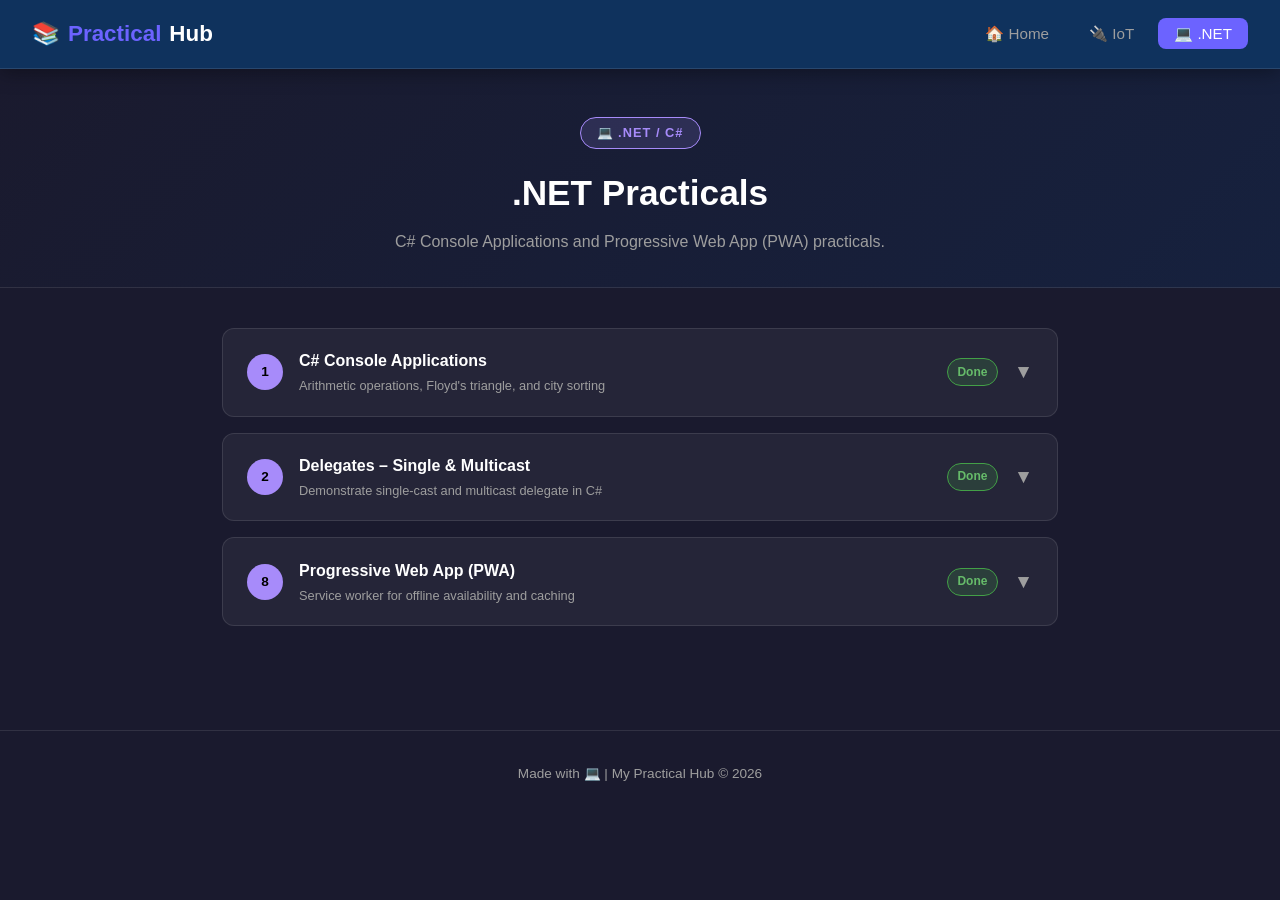
==== dotnet.html @ f7771ccd "Add .NET/C# practicals - arithmetic, Floyd's triangle, delegates, PWA" ====
<!DOCTYPE html>
<html lang="en">
<head>
  <meta charset="UTF-8"/>
  <meta name="viewport" content="width=device-width, initial-scale=1.0"/>
  <title>.NET / C# Practicals</title>
  <link rel="stylesheet" href="css/style.css"/>
</head>
<body class="dotnet-page">

  <!-- NAVBAR -->
  <nav class="navbar">
    <div class="brand">📚 <span>Practical</span>Hub</div>
    <ul class="nav-links">
      <li><a href="index.html">🏠 Home</a></li>
      <li><a href="iot.html">🔌 IoT</a></li>
      <li><a href="dotnet.html" class="active">💻 .NET</a></li>
    </ul>
  </nav>

  <!-- PAGE HEADER -->
  <div class="page-header">
    <span class="subject-tag dotnet-tag">💻 .NET / C#</span>
    <h1>.NET Practicals</h1>
    <p>C# Console Applications and Progressive Web App (PWA) practicals.</p>
  </div>

  <!-- PRACTICALS -->
  <div class="practicals-container">

    <!-- ==================== Practical 1 ==================== -->
    <div class="practical-item">
      <div class="practical-header">
        <div class="practical-num">1</div>
        <div class="practical-title">
          C# Console Applications
          <small>Arithmetic operations, Floyd's triangle, and city sorting</small>
        </div>
        <span class="status done">Done</span>
        <span class="expand-icon">▼</span>
      </div>
      <div class="practical-body">

        <h4>Aim</h4>
        <ul class="aim-list">
          <li>A] Create a Console Application to perform Arithmetic in C#</li>
          <li>B] Create a Console Application to create Floyd's Triangle</li>
          <li>C] Write C# code to arrange the name of cities in sorted order</li>
        </ul>

        <!-- Part A -->
        <h4>A] Arithmetic Operations</h4>
        <div class="code-block">
          <div class="code-block-header">
            <span>ConsoleApp3/Program.cs</span>
            <div class="header-actions">
              <a class="raw-link" href="practicals/dotnet/1a.txt" target="_blank">🔗 Raw</a>
              <button class="copy-btn" data-src="practicals/dotnet/1a.txt">Copy</button>
            </div>
          </div>
          <pre class="fetch-code" data-src="practicals/dotnet/1a.txt">Loading...</pre>
        </div>
        <h4>Output</h4>
        <div class="output-text">
<code>Enter the first number:
35
Enter the second number:
10
Addition      = 45
Subtraction   = 25
Multiplication = 350
Division      = 3
Modulus       = 5</code>
        </div>

        <!-- Part B -->
        <h4>B] Floyd's Triangle</h4>
        <div class="code-block">
          <div class="code-block-header">
            <span>ConsoleApp4/Program.cs</span>
            <div class="header-actions">
              <a class="raw-link" href="practicals/dotnet/1b.txt" target="_blank">🔗 Raw</a>
              <button class="copy-btn" data-src="practicals/dotnet/1b.txt">Copy</button>
            </div>
          </div>
          <pre class="fetch-code" data-src="practicals/dotnet/1b.txt">Loading...</pre>
        </div>
        <h4>Output</h4>
        <div class="output-text">
<code>1
2 3
4 5 6
7 8 9 10
11 12 13 14 15</code>
        </div>

        <!-- Part C -->
        <h4>C] Sort Cities</h4>
        <div class="code-block">
          <div class="code-block-header">
            <span>ConsoleApp5/Program.cs</span>
            <div class="header-actions">
              <a class="raw-link" href="practicals/dotnet/1c.txt" target="_blank">🔗 Raw</a>
              <button class="copy-btn" data-src="practicals/dotnet/1c.txt">Copy</button>
            </div>
          </div>
          <pre class="fetch-code" data-src="practicals/dotnet/1c.txt">Loading...</pre>
        </div>
        <h4>Output</h4>
        <p>Enter 10 city names. After input, the cities are printed in alphabetical (sorted) order.</p>

      </div>
    </div>

    <!-- ==================== Practical 2 ==================== -->
    <div class="practical-item">
      <div class="practical-header">
        <div class="practical-num">2</div>
        <div class="practical-title">
          Delegates – Single &amp; Multicast
          <small>Demonstrate single-cast and multicast delegate in C#</small>
        </div>
        <span class="status done">Done</span>
        <span class="expand-icon">▼</span>
      </div>
      <div class="practical-body">

        <h4>Aim</h4>
        <p>Demonstrate the use of Delegates in C# — both Single-Cast (one method) and Multicast (multiple methods chained using <code>+=</code>).</p>

        <!-- Single Delegate -->
        <h4>1) Single Delegate</h4>
        <div class="code-block">
          <div class="code-block-header">
            <span>SingleDelegate.cs</span>
            <div class="header-actions">
              <a class="raw-link" href="practicals/dotnet/2_single_delegate.txt" target="_blank">🔗 Raw</a>
              <button class="copy-btn" data-src="practicals/dotnet/2_single_delegate.txt">Copy</button>
            </div>
          </div>
          <pre class="fetch-code" data-src="practicals/dotnet/2_single_delegate.txt">Loading...</pre>
        </div>
        <h4>Output</h4>
        <div class="output-text"><code>Hello! This is Single-Cast Delegate.</code></div>

        <!-- Multicast Delegate -->
        <h4>2) Multicast Delegate</h4>
        <div class="code-block">
          <div class="code-block-header">
            <span>MulticastDelegate.cs</span>
            <div class="header-actions">
              <a class="raw-link" href="practicals/dotnet/2_multicast_delegate.txt" target="_blank">🔗 Raw</a>
              <button class="copy-btn" data-src="practicals/dotnet/2_multicast_delegate.txt">Copy</button>
            </div>
          </div>
          <pre class="fetch-code" data-src="practicals/dotnet/2_multicast_delegate.txt">Loading...</pre>
        </div>
        <h4>Output</h4>
        <div class="output-text">
<code>Welcome to C#
Learning Multicast Delegate
Program Completed</code>
        </div>

      </div>
    </div>

    <!-- ==================== Practical 8 ==================== -->
    <div class="practical-item">
      <div class="practical-header">
        <div class="practical-num">8</div>
        <div class="practical-title">
          Progressive Web App (PWA)
          <small>Service worker for offline availability and caching</small>
        </div>
        <span class="status done">Done</span>
        <span class="expand-icon">▼</span>
      </div>
      <div class="practical-body">

        <h4>Aim</h4>
        <p>Create a PWA application to demonstrate website functionality with a Service Worker for offline availability and caching.</p>

        <!-- index.html -->
        <h4>index.html</h4>
        <div class="code-block">
          <div class="code-block-header">
            <span>index.html</span>
            <div class="header-actions">
              <a class="raw-link" href="practicals/dotnet/8_index.txt" target="_blank">🔗 Raw</a>
              <button class="copy-btn" data-src="practicals/dotnet/8_index.txt">Copy</button>
            </div>
          </div>
          <pre class="fetch-code" data-src="practicals/dotnet/8_index.txt">Loading...</pre>
        </div>

        <!-- about.html -->
        <h4>about.html</h4>
        <div class="code-block">
          <div class="code-block-header">
            <span>about.html</span>
            <div class="header-actions">
              <a class="raw-link" href="practicals/dotnet/8_about.txt" target="_blank">🔗 Raw</a>
              <button class="copy-btn" data-src="practicals/dotnet/8_about.txt">Copy</button>
            </div>
          </div>
          <pre class="fetch-code" data-src="practicals/dotnet/8_about.txt">Loading...</pre>
        </div>

        <!-- manifest.json -->
        <h4>manifest.json</h4>
        <div class="code-block">
          <div class="code-block-header">
            <span>manifest.json</span>
            <div class="header-actions">
              <a class="raw-link" href="practicals/dotnet/8_manifest.txt" target="_blank">🔗 Raw</a>
              <button class="copy-btn" data-src="practicals/dotnet/8_manifest.txt">Copy</button>
            </div>
          </div>
          <pre class="fetch-code" data-src="practicals/dotnet/8_manifest.txt">Loading...</pre>
        </div>

        <!-- service-worker.js -->
        <h4>service-worker.js</h4>
        <div class="code-block">
          <div class="code-block-header">
            <span>service-worker.js</span>
            <div class="header-actions">
              <a class="raw-link" href="practicals/dotnet/8_service_worker.txt" target="_blank">🔗 Raw</a>
              <button class="copy-btn" data-src="practicals/dotnet/8_service_worker.txt">Copy</button>
            </div>
          </div>
          <pre class="fetch-code" data-src="practicals/dotnet/8_service_worker.txt">Loading...</pre>
        </div>

        <h4>Output</h4>
        <p>The PWA loads in the browser with a Home and About page. Once visited, the Service Worker caches both pages so they are available <strong>offline</strong> without an internet connection.</p>

      </div>
    </div>

  </div><!-- end practicals-container -->

  <footer>
    <p>Made with 💻 | My Practical Hub &copy; 2026</p>
  </footer>

  <script src="js/main.js"></script>
  <script src="js/fetch-code.js"></script>
</body>
</html>
---- css/style.css ----
/* ===== RESET & BASE ===== */
* {
  margin: 0;
  padding: 0;
  box-sizing: border-box;
}

:root {
  --primary: #6c63ff;
  --secondary: #f50057;
  --ej-color: #f9a825;
  --android-color: #43a047;
  --ai-color: #29b6f6;
  --iot-color: #ff7043;
  --dark: #1a1a2e;
  --dark2: #16213e;
  --dark3: #0f3460;
  --text: #e0e0e0;
  --text-muted: #9e9e9e;
  --card-bg: rgba(255, 255, 255, 0.05);
  --card-border: rgba(255, 255, 255, 0.1);
  --radius: 12px;
  --shadow: 0 8px 32px rgba(0, 0, 0, 0.3);
}

body {
  font-family: 'Segoe UI', Tahoma, Geneva, Verdana, sans-serif;
  background: var(--dark);
  color: var(--text);
  min-height: 100vh;
  line-height: 1.6;
}

a {
  text-decoration: none;
  color: inherit;
}

/* ===== NAVBAR ===== */
.navbar {
  background: rgba(15, 52, 96, 0.95);
  backdrop-filter: blur(10px);
  padding: 1rem 2rem;
  display: flex;
  align-items: center;
  justify-content: space-between;
  position: sticky;
  top: 0;
  z-index: 100;
  border-bottom: 1px solid var(--card-border);
  box-shadow: 0 2px 20px rgba(0,0,0,0.4);
}

.navbar .brand {
  font-size: 1.4rem;
  font-weight: 700;
  color: #fff;
  display: flex;
  align-items: center;
  gap: 0.5rem;
}

.navbar .brand span {
  color: var(--primary);
}

.nav-links {
  display: flex;
  gap: 0.5rem;
  list-style: none;
}

.nav-links a {
  padding: 0.45rem 1rem;
  border-radius: 8px;
  font-size: 0.95rem;
  font-weight: 500;
  transition: background 0.2s, color 0.2s;
  color: var(--text-muted);
}

.nav-links a:hover,
.nav-links a.active {
  background: var(--primary);
  color: #fff;
}

/* ===== HERO ===== */
.hero {
  text-align: center;
  padding: 5rem 2rem 3rem;
  background: linear-gradient(135deg, var(--dark) 0%, var(--dark3) 100%);
  position: relative;
  overflow: hidden;
}

.hero::before {
  content: '';
  position: absolute;
  width: 500px;
  height: 500px;
  border-radius: 50%;
  background: radial-gradient(circle, rgba(108,99,255,0.15) 0%, transparent 70%);
  top: -100px;
  left: -100px;
  pointer-events: none;
}

.hero::after {
  content: '';
  position: absolute;
  width: 400px;
  height: 400px;
  border-radius: 50%;
  background: radial-gradient(circle, rgba(245,0,87,0.1) 0%, transparent 70%);
  bottom: -80px;
  right: -80px;
  pointer-events: none;
}

.hero h1 {
  font-size: 2.8rem;
  font-weight: 800;
  margin-bottom: 1rem;
  background: linear-gradient(135deg, #fff 30%, var(--primary));
  -webkit-background-clip: text;
  -webkit-text-fill-color: transparent;
  background-clip: text;
}

.hero p {
  font-size: 1.1rem;
  color: var(--text-muted);
  max-width: 500px;
  margin: 0 auto 2rem;
}

.badge {
  display: inline-block;
  background: rgba(108, 99, 255, 0.2);
  border: 1px solid var(--primary);
  color: var(--primary);
  padding: 0.3rem 1rem;
  border-radius: 50px;
  font-size: 0.85rem;
  font-weight: 600;
  margin-bottom: 1.5rem;
  letter-spacing: 0.05em;
}

/* ===== SUBJECT CARDS (Home) ===== */
.subjects-section {
  padding: 3rem 2rem;
  max-width: 1100px;
  margin: 0 auto;
}

.section-title {
  font-size: 1.5rem;
  font-weight: 700;
  margin-bottom: 2rem;
  color: #fff;
  display: flex;
  align-items: center;
  gap: 0.7rem;
}

.section-title::after {
  content: '';
  flex: 1;
  height: 1px;
  background: var(--card-border);
}

.subject-grid {
  display: grid;
  grid-template-columns: repeat(auto-fit, minmax(300px, 1fr));
  gap: 1.5rem;
}

.subject-card {
  background: var(--card-bg);
  border: 1px solid var(--card-border);
  border-radius: var(--radius);
  padding: 2rem;
  cursor: pointer;
  transition: transform 0.25s, box-shadow 0.25s, border-color 0.25s;
  position: relative;
  overflow: hidden;
}

.subject-card::before {
  content: '';
  position: absolute;
  top: 0;
  left: 0;
  right: 0;
  height: 3px;
  border-radius: var(--radius) var(--radius) 0 0;
}

.subject-card.ej::before      { background: var(--ej-color); }
.subject-card.android::before { background: var(--android-color); }
.subject-card.ai::before      { background: var(--ai-color); }
.subject-card.iot::before     { background: var(--iot-color); }

.subject-card:hover {
  transform: translateY(-6px);
  box-shadow: var(--shadow);
}

.subject-card.ej:hover      { border-color: var(--ej-color); }
.subject-card.android:hover { border-color: var(--android-color); }
.subject-card.ai:hover      { border-color: var(--ai-color); }
.subject-card.iot:hover     { border-color: var(--iot-color); }

.card-icon {
  font-size: 2.5rem;
  margin-bottom: 1rem;
}

.subject-card h2 {
  font-size: 1.4rem;
  font-weight: 700;
  margin-bottom: 0.5rem;
  color: #fff;
}

.subject-card p {
  font-size: 0.95rem;
  color: var(--text-muted);
  margin-bottom: 1.5rem;
}

.card-meta {
  display: flex;
  gap: 1rem;
  flex-wrap: wrap;
}

.meta-pill {
  background: rgba(255,255,255,0.07);
  border: 1px solid var(--card-border);
  border-radius: 50px;
  padding: 0.25rem 0.75rem;
  font-size: 0.8rem;
  color: var(--text-muted);
}

.card-btn {
  display: inline-flex;
  align-items: center;
  gap: 0.4rem;
  margin-top: 1.5rem;
  padding: 0.6rem 1.4rem;
  border-radius: 8px;
  font-size: 0.9rem;
  font-weight: 600;
  transition: opacity 0.2s, transform 0.2s;
  border: none;
  cursor: pointer;
  color: #fff;
}

.card-btn:hover { opacity: 0.85; transform: translateX(3px); }
.ej .card-btn      { background: var(--ej-color); color: #000; }
.android .card-btn { background: var(--android-color); }
.ai .card-btn      { background: var(--ai-color); color: #000; }
.iot .card-btn     { background: var(--iot-color); color: #fff; }

/* ===== PRACTICAL PAGE HEADER ===== */
.page-header {
  padding: 3rem 2rem 2rem;
  text-align: center;
  background: linear-gradient(135deg, var(--dark) 0%, var(--dark2) 100%);
  border-bottom: 1px solid var(--card-border);
}

.page-header .subject-tag {
  display: inline-block;
  padding: 0.3rem 1rem;
  border-radius: 50px;
  font-size: 0.8rem;
  font-weight: 700;
  letter-spacing: 0.08em;
  text-transform: uppercase;
  margin-bottom: 1rem;
}

.ej-tag    { background: rgba(249,168,37,0.2); color: var(--ej-color); border: 1px solid var(--ej-color); }
.android-tag { background: rgba(67,160,71,0.2); color: var(--android-color); border: 1px solid var(--android-color); }

.page-header h1 {
  font-size: 2.2rem;
  font-weight: 800;
  color: #fff;
  margin-bottom: 0.5rem;
}

.page-header p {
  color: var(--text-muted);
  max-width: 550px;
  margin: 0 auto;
}

/* ===== PRACTICALS LIST ===== */
.practicals-container {
  max-width: 900px;
  margin: 0 auto;
  padding: 2.5rem 2rem;
}

.practical-item {
  background: var(--card-bg);
  border: 1px solid var(--card-border);
  border-radius: var(--radius);
  margin-bottom: 1rem;
  overflow: hidden;
  transition: border-color 0.2s;
}

.practical-item:hover { border-color: rgba(255,255,255,0.2); }

.practical-header {
  display: flex;
  align-items: center;
  gap: 1rem;
  padding: 1.2rem 1.5rem;
  cursor: pointer;
  user-select: none;
  transition: background 0.2s;
}

.practical-header:hover { background: rgba(255,255,255,0.04); }

.practical-num {
  width: 36px;
  height: 36px;
  border-radius: 50%;
  display: flex;
  align-items: center;
  justify-content: center;
  font-size: 0.85rem;
  font-weight: 700;
  flex-shrink: 0;
  color: #fff;
}

.ej-page   .practical-num { background: var(--ej-color); color: #000; }
.android-page .practical-num { background: var(--android-color); }

.practical-title {
  flex: 1;
  font-size: 1rem;
  font-weight: 600;
  color: #fff;
}

.practical-title small {
  display: block;
  font-size: 0.8rem;
  font-weight: 400;
  color: var(--text-muted);
  margin-top: 0.15rem;
}

.expand-icon {
  color: var(--text-muted);
  font-size: 1.2rem;
  transition: transform 0.3s;
}

.practical-item.open .expand-icon { transform: rotate(180deg); }

.practical-body {
  display: none;
  padding: 0 1.5rem 1.5rem;
  border-top: 1px solid var(--card-border);
}

.practical-item.open .practical-body { display: block; }

.practical-body h4 {
  margin: 1rem 0 0.5rem;
  font-size: 0.9rem;
  text-transform: uppercase;
  letter-spacing: 0.06em;
  color: var(--text-muted);
}

.practical-body p {
  font-size: 0.95rem;
  color: var(--text);
  margin-bottom: 0.8rem;
}

/* ===== CODE BLOCK ===== */
.code-block {
  background: #0d1117;
  border: 1px solid rgba(255,255,255,0.1);
  border-radius: 8px;
  overflow: hidden;
  margin: 0.8rem 0;
  position: relative;
}

.code-block-header {
  background: rgba(255,255,255,0.05);
  padding: 0.5rem 1rem;
  font-size: 0.8rem;
  color: var(--text-muted);
  display: flex;
  justify-content: space-between;
  align-items: center;
  border-bottom: 1px solid rgba(255,255,255,0.07);
}

.copy-btn {
  background: rgba(108,99,255,0.2);
  border: 1px solid var(--primary);
  color: var(--primary);
  padding: 0.2rem 0.6rem;
  border-radius: 5px;
  font-size: 0.75rem;
  cursor: pointer;
  transition: background 0.2s;
}

.copy-btn:hover { background: var(--primary); color: #fff; }
.copy-btn.copied { background: #43a047; border-color: #43a047; color: #fff; }

.code-block pre {
  padding: 1rem;
  overflow-x: auto;
  font-family: 'Courier New', Courier, monospace;
  font-size: 0.88rem;
  line-height: 1.7;
  color: #c9d1d9;
  white-space: pre;
}

/* syntax highlight basics */
.kw  { color: #ff7b72; }
.cm  { color: #8b949e; font-style: italic; }
.st  { color: #a5d6ff; }
.fn  { color: #d2a8ff; }
.num { color: #79c0ff; }
.cl  { color: #ffa657; }

/* ===== STATUS BADGE ===== */
.status {
  display: inline-block;
  padding: 0.2rem 0.6rem;
  border-radius: 50px;
  font-size: 0.75rem;
  font-weight: 600;
}

.status.done    { background: rgba(67,160,71,0.2); color: #66bb6a; border: 1px solid #43a047; }
.status.pending { background: rgba(255,152,0,0.2); color: #ffa726; border: 1px solid #ff9800; }

/* ===== FOOTER ===== */
footer {
  text-align: center;
  padding: 2rem;
  border-top: 1px solid var(--card-border);
  color: var(--text-muted);
  font-size: 0.85rem;
  margin-top: 3rem;
}

/* ===== RESPONSIVE ===== */
@media (max-width: 600px) {
  .hero h1 { font-size: 1.9rem; }
  .navbar  { flex-direction: column; gap: 1rem; }
  .page-header h1 { font-size: 1.6rem; }
}

/* ===== OUTPUT MOCK SCREEN ===== */
.output-box {
  display: flex;
  gap: 1.5rem;
  margin-top: 0.8rem;
  flex-wrap: wrap;
}

.output-col {
  flex: 1;
  min-width: 160px;
}

.output-col strong {
  display: block;
  font-size: 0.8rem;
  text-transform: uppercase;
  letter-spacing: 0.06em;
  color: var(--text-muted);
  margin-bottom: 0.6rem;
}

.screen-mock {
  background: #1e1e2e;
  border: 1px solid rgba(255,255,255,0.12);
  border-radius: 10px;
  padding: 1.2rem 1rem;
  text-align: center;
  min-height: 100px;
  display: flex;
  flex-direction: column;
  align-items: center;
  justify-content: center;
  gap: 0.8rem;
}

.screen-text {
  font-size: 1rem;
  font-weight: 600;
  color: #fff;
}

.screen-btn {
  background: var(--android-color);
  color: #fff;
  border: none;
  border-radius: 6px;
  padding: 0.4rem 1.2rem;
  font-size: 0.9rem;
  cursor: default;
}

/* ===== NOTE BOX ===== */
.note-box {
  background: rgba(249, 168, 37, 0.08);
  border: 1px solid rgba(249, 168, 37, 0.3);
  border-radius: 8px;
  padding: 0.7rem 1rem;
  font-size: 0.88rem;
  color: #ffd54f;
  margin: 0.8rem 0;
}

/* ===== AI PAGE ===== */
.ai-tag {
  background: rgba(41, 182, 246, 0.15);
  color: #29b6f6;
  border: 1px solid #29b6f6;
}

.ai-page .practical-num {
  background: var(--ai-color);
  color: #000;
}

/* ===== OUTPUT TEXT BLOCK ===== */
.output-text {
  background: #0d1117;
  border: 1px solid rgba(255,255,255,0.1);
  border-radius: 8px;
  padding: 0.9rem 1rem;
  font-family: 'Courier New', Courier, monospace;
  font-size: 0.85rem;
  line-height: 1.8;
  color: #c9d1d9;
  margin-top: 0.5rem;
}

/* ===== AIM LIST ===== */
.aim-list {
  list-style: none;
  padding: 0;
  margin: 0.5rem 0 0.8rem;
}

.aim-list li {
  padding: 0.25rem 0 0.25rem 1.2rem;
  position: relative;
  font-size: 0.95rem;
  color: var(--text);
}

.aim-list li::before {
  content: '▸';
  position: absolute;
  left: 0;
  color: var(--ai-color);
}

/* ===== IoT PAGE ===== */
.iot-tag {
  background: rgba(255, 112, 67, 0.15);
  color: #ff7043;
  border: 1px solid #ff7043;
}

.iot-page .practical-num {
  background: var(--iot-color);
  color: #fff;
}

/* ===== RAW LINK BUTTON ===== */
.header-actions {
  display: flex;
  align-items: center;
  gap: 0.5rem;
}

.raw-link {
  background: rgba(255, 112, 67, 0.15);
  border: 1px solid #ff7043;
  color: #ff7043;
  padding: 0.2rem 0.6rem;
  border-radius: 5px;
  font-size: 0.75rem;
  text-decoration: none;
  transition: background 0.2s;
}

.raw-link:hover {
  background: #ff7043;
  color: #fff;
}

/* ===== .NET PAGE ===== */
:root {
  --dotnet-color: #a78bfa;
}

.dotnet-tag {
  background: rgba(167, 139, 250, 0.15);
  color: #a78bfa;
  border: 1px solid #a78bfa;
}

.dotnet-page .practical-num {
  background: var(--dotnet-color);
  color: #000;
}

.subject-card.dotnet::before  { background: var(--dotnet-color); }
.subject-card.dotnet:hover    { border-color: var(--dotnet-color); }
.dotnet .card-btn             { background: var(--dotnet-color); color: #000; }
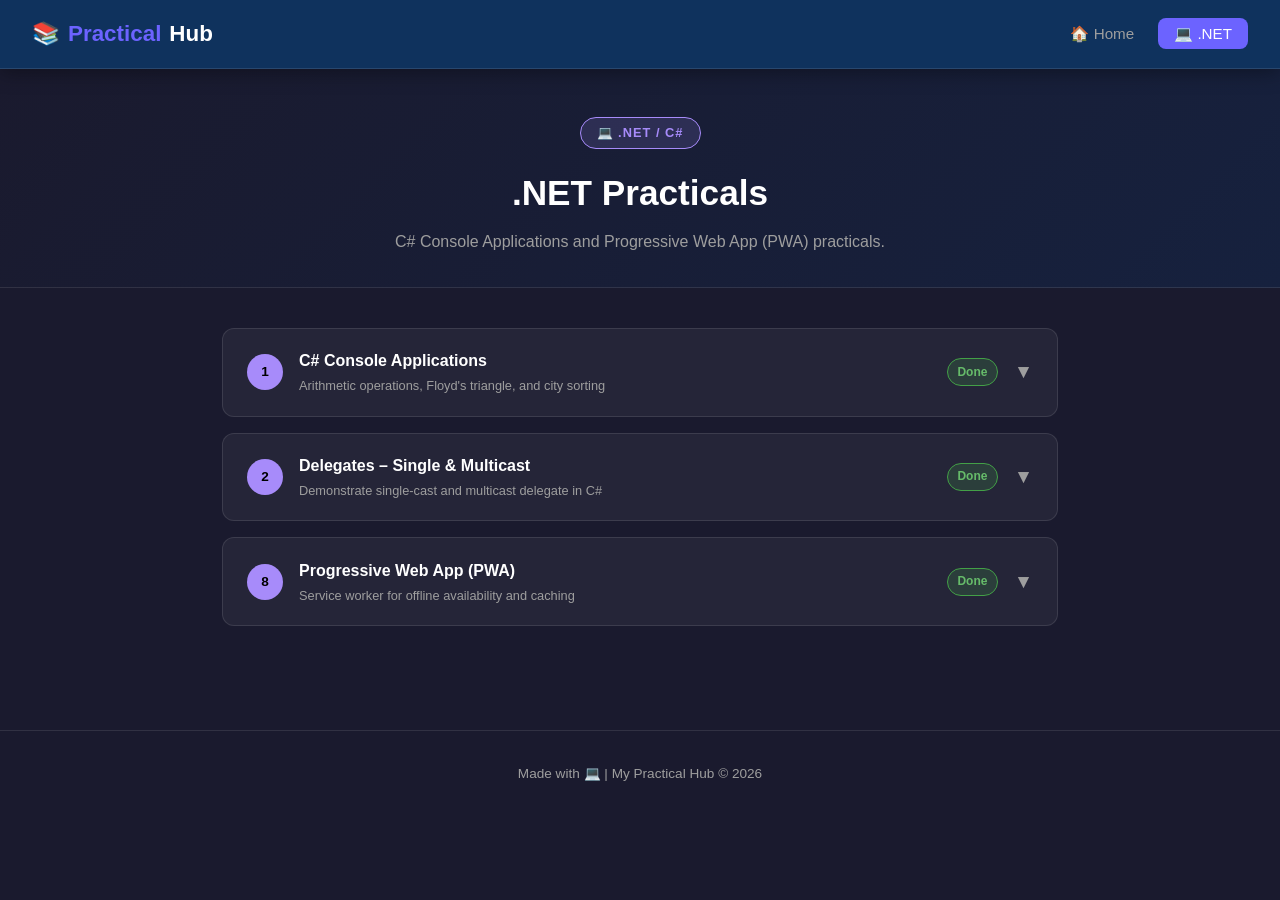
==== commit 23eda89e: "Remove IoT subject, keep only .NET practicals" ====
--- a/dotnet.html
+++ b/dotnet.html
@@ -13,7 +13,6 @@
     <div class="brand">📚 <span>Practical</span>Hub</div>
     <ul class="nav-links">
       <li><a href="index.html">🏠 Home</a></li>
-      <li><a href="iot.html">🔌 IoT</a></li>
       <li><a href="dotnet.html" class="active">💻 .NET</a></li>
     </ul>
   </nav>
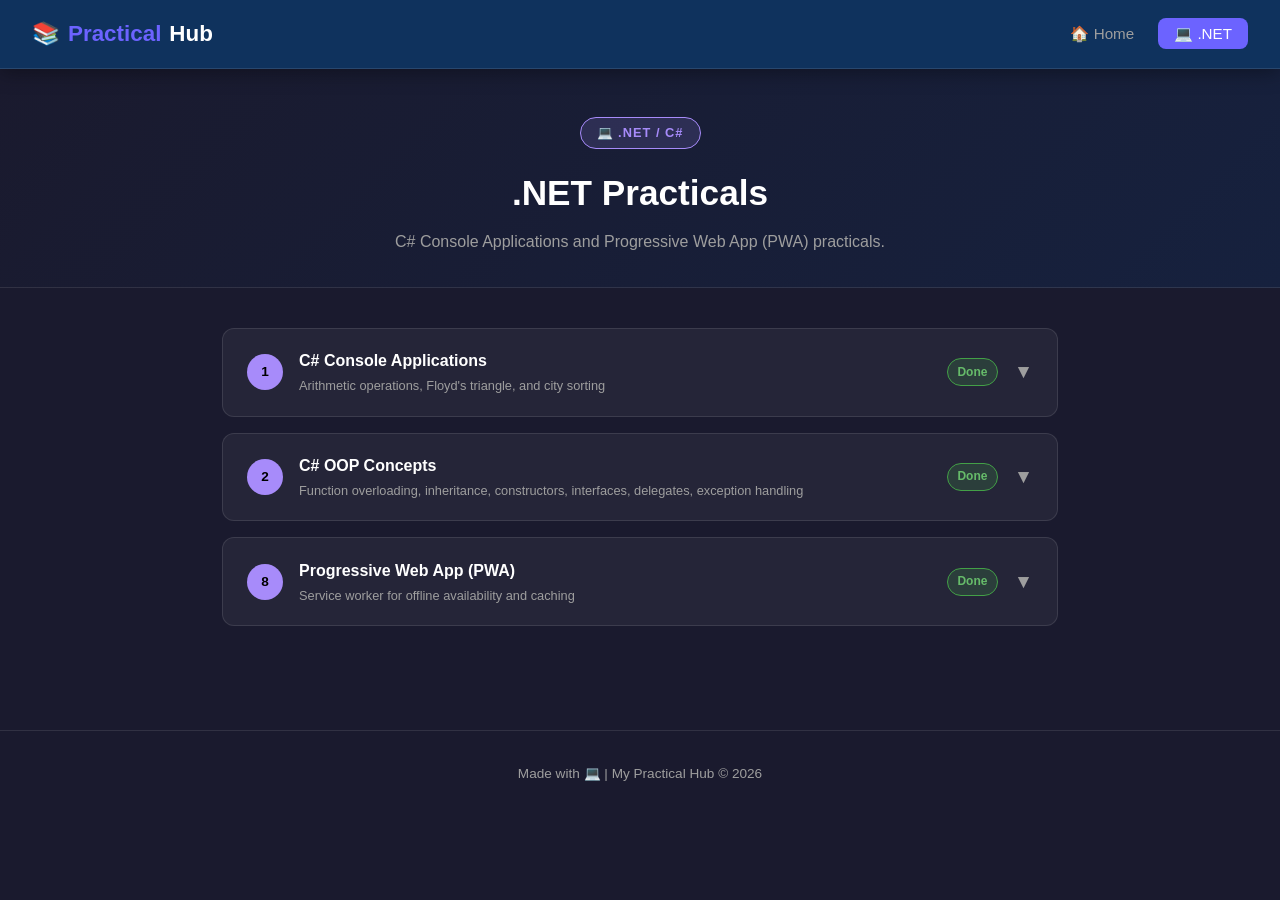
==== commit 9a45f697: "Practical 2: add parts a-f (overloading, inheritance, constructors, interfaces, delegates, exception" ====
--- a/dotnet.html
+++ b/dotnet.html
@@ -47,66 +47,39 @@
           <li>C] Write C# code to arrange the name of cities in sorted order</li>
         </ul>
 
-        <!-- Part A -->
-        <h4>A] Arithmetic Operations</h4>
+        <h4>Code (All Parts)</h4>
         <div class="code-block">
           <div class="code-block-header">
-            <span>ConsoleApp3/Program.cs</span>
+            <span>practical1.txt — Parts A, B &amp; C</span>
             <div class="header-actions">
-              <a class="raw-link" href="practicals/dotnet/1a.txt" target="_blank">🔗 Raw</a>
-              <button class="copy-btn" data-src="practicals/dotnet/1a.txt">Copy</button>
+              <a class="raw-link" href="1.txt" target="_blank">🔗 Raw</a>
+              <button class="copy-btn" data-src="1.txt">Copy All</button>
             </div>
           </div>
-          <pre class="fetch-code" data-src="practicals/dotnet/1a.txt">Loading...</pre>
-        </div>
+          <pre class="fetch-code" data-src="1.txt">Loading...</pre>
+        </div>
+
         <h4>Output</h4>
         <div class="output-text">
-<code>Enter the first number:
-35
-Enter the second number:
-10
-Addition      = 45
-Subtraction   = 25
+<code>// A] Arithmetic
+Enter the first number: 35
+Enter the second number: 10
+Addition       = 45
+Subtraction    = 25
 Multiplication = 350
-Division      = 3
-Modulus       = 5</code>
-        </div>
-
-        <!-- Part B -->
-        <h4>B] Floyd's Triangle</h4>
-        <div class="code-block">
-          <div class="code-block-header">
-            <span>ConsoleApp4/Program.cs</span>
-            <div class="header-actions">
-              <a class="raw-link" href="practicals/dotnet/1b.txt" target="_blank">🔗 Raw</a>
-              <button class="copy-btn" data-src="practicals/dotnet/1b.txt">Copy</button>
-            </div>
-          </div>
-          <pre class="fetch-code" data-src="practicals/dotnet/1b.txt">Loading...</pre>
-        </div>
-        <h4>Output</h4>
-        <div class="output-text">
-<code>1
+Division       = 3
+Modulus        = 5
+
+// B] Floyd's Triangle
+1
 2 3
 4 5 6
 7 8 9 10
-11 12 13 14 15</code>
-        </div>
-
-        <!-- Part C -->
-        <h4>C] Sort Cities</h4>
-        <div class="code-block">
-          <div class="code-block-header">
-            <span>ConsoleApp5/Program.cs</span>
-            <div class="header-actions">
-              <a class="raw-link" href="practicals/dotnet/1c.txt" target="_blank">🔗 Raw</a>
-              <button class="copy-btn" data-src="practicals/dotnet/1c.txt">Copy</button>
-            </div>
-          </div>
-          <pre class="fetch-code" data-src="practicals/dotnet/1c.txt">Loading...</pre>
-        </div>
-        <h4>Output</h4>
-        <p>Enter 10 city names. After input, the cities are printed in alphabetical (sorted) order.</p>
+11 12 13 14 15
+
+// C] Sort Cities
+Enter 10 city names — printed back in alphabetical order.</code>
+        </div>
 
       </div>
     </div>
@@ -116,8 +89,8 @@
       <div class="practical-header">
         <div class="practical-num">2</div>
         <div class="practical-title">
-          Delegates – Single &amp; Multicast
-          <small>Demonstrate single-cast and multicast delegate in C#</small>
+          C# OOP Concepts
+          <small>Function overloading, inheritance, constructors, interfaces, delegates, exception handling</small>
         </div>
         <span class="status done">Done</span>
         <span class="expand-icon">▼</span>
@@ -125,40 +98,69 @@
       <div class="practical-body">
 
         <h4>Aim</h4>
-        <p>Demonstrate the use of Delegates in C# — both Single-Cast (one method) and Multicast (multiple methods chained using <code>+=</code>).</p>
-
-        <!-- Single Delegate -->
-        <h4>1) Single Delegate</h4>
+        <ul class="aim-list">
+          <li>a) Function Overloading</li>
+          <li>b) Inheritance: Single and Multilevel</li>
+          <li>c) Constructor Overloading</li>
+          <li>d) Interfaces</li>
+          <li>e) Delegates: Single and Multicast</li>
+          <li>f) Exception Handling</li>
+        </ul>
+
+        <h4>Code (All Parts — a to f)</h4>
         <div class="code-block">
           <div class="code-block-header">
-            <span>SingleDelegate.cs</span>
+            <span>practical2.txt — a, b, c, d, e, f</span>
             <div class="header-actions">
-              <a class="raw-link" href="practicals/dotnet/2_single_delegate.txt" target="_blank">🔗 Raw</a>
-              <button class="copy-btn" data-src="practicals/dotnet/2_single_delegate.txt">Copy</button>
+              <a class="raw-link" href="2.txt" target="_blank">🔗 Raw</a>
+              <button class="copy-btn" data-src="2.txt">Copy All</button>
             </div>
           </div>
-          <pre class="fetch-code" data-src="practicals/dotnet/2_single_delegate.txt">Loading...</pre>
-        </div>
-        <h4>Output</h4>
-        <div class="output-text"><code>Hello! This is Single-Cast Delegate.</code></div>
-
-        <!-- Multicast Delegate -->
-        <h4>2) Multicast Delegate</h4>
-        <div class="code-block">
-          <div class="code-block-header">
-            <span>MulticastDelegate.cs</span>
-            <div class="header-actions">
-              <a class="raw-link" href="practicals/dotnet/2_multicast_delegate.txt" target="_blank">🔗 Raw</a>
-              <button class="copy-btn" data-src="practicals/dotnet/2_multicast_delegate.txt">Copy</button>
-            </div>
-          </div>
-          <pre class="fetch-code" data-src="practicals/dotnet/2_multicast_delegate.txt">Loading...</pre>
-        </div>
+          <pre class="fetch-code" data-src="2.txt">Loading...</pre>
+        </div>
+
         <h4>Output</h4>
         <div class="output-text">
-<code>Welcome to C#
+<code>// a) Function Overloading
+Addition of 10 and 20 = 30
+Addition of 10, 20 and 30 = 60
+Addition of 10.5 and 20.8 = 31.3
+
+// b1) Single Inheritance
+This is the Base Class Person
+This is the Derived Class Student.
+
+// b2) Multilevel Inheritance
+This is the Base Class Person
+This is the Intermediate Class Student
+This is the Derived Class Result
+
+// c) Constructor Overloading
+Object 1:
+Roll No : 0
+Name : Not Assigned
+
+Object 2:
+Roll No : 102
+Name : Payal
+
+// d) Interfaces
+Hello! I'm Driving!
+Hello! I'm Flying!
+
+// e1) Single Delegate
+Hello! This is Single-Cast Delegate.
+
+// e2) Multicast Delegate
+Welcome to C#
 Learning Multicast Delegate
-Program Completed</code>
+Program Completed
+
+// f) Exception Handling
+Enter First Number: 20
+Enter Second Number: 10
+Result = 2
+Program Executed Successfully.</code>
         </div>
 
       </div>
@@ -180,56 +182,16 @@
         <h4>Aim</h4>
         <p>Create a PWA application to demonstrate website functionality with a Service Worker for offline availability and caching.</p>
 
-        <!-- index.html -->
-        <h4>index.html</h4>
+        <h4>Code (All Files)</h4>
         <div class="code-block">
           <div class="code-block-header">
-            <span>index.html</span>
+            <span>practical8.txt — index.html, about.html, manifest.json, service-worker.js</span>
             <div class="header-actions">
-              <a class="raw-link" href="practicals/dotnet/8_index.txt" target="_blank">🔗 Raw</a>
-              <button class="copy-btn" data-src="practicals/dotnet/8_index.txt">Copy</button>
+              <a class="raw-link" href="8.txt" target="_blank">🔗 Raw</a>
+              <button class="copy-btn" data-src="8.txt">Copy All</button>
             </div>
           </div>
-          <pre class="fetch-code" data-src="practicals/dotnet/8_index.txt">Loading...</pre>
-        </div>
-
-        <!-- about.html -->
-        <h4>about.html</h4>
-        <div class="code-block">
-          <div class="code-block-header">
-            <span>about.html</span>
-            <div class="header-actions">
-              <a class="raw-link" href="practicals/dotnet/8_about.txt" target="_blank">🔗 Raw</a>
-              <button class="copy-btn" data-src="practicals/dotnet/8_about.txt">Copy</button>
-            </div>
-          </div>
-          <pre class="fetch-code" data-src="practicals/dotnet/8_about.txt">Loading...</pre>
-        </div>
-
-        <!-- manifest.json -->
-        <h4>manifest.json</h4>
-        <div class="code-block">
-          <div class="code-block-header">
-            <span>manifest.json</span>
-            <div class="header-actions">
-              <a class="raw-link" href="practicals/dotnet/8_manifest.txt" target="_blank">🔗 Raw</a>
-              <button class="copy-btn" data-src="practicals/dotnet/8_manifest.txt">Copy</button>
-            </div>
-          </div>
-          <pre class="fetch-code" data-src="practicals/dotnet/8_manifest.txt">Loading...</pre>
-        </div>
-
-        <!-- service-worker.js -->
-        <h4>service-worker.js</h4>
-        <div class="code-block">
-          <div class="code-block-header">
-            <span>service-worker.js</span>
-            <div class="header-actions">
-              <a class="raw-link" href="practicals/dotnet/8_service_worker.txt" target="_blank">🔗 Raw</a>
-              <button class="copy-btn" data-src="practicals/dotnet/8_service_worker.txt">Copy</button>
-            </div>
-          </div>
-          <pre class="fetch-code" data-src="practicals/dotnet/8_service_worker.txt">Loading...</pre>
+          <pre class="fetch-code" data-src="8.txt">Loading...</pre>
         </div>
 
         <h4>Output</h4>
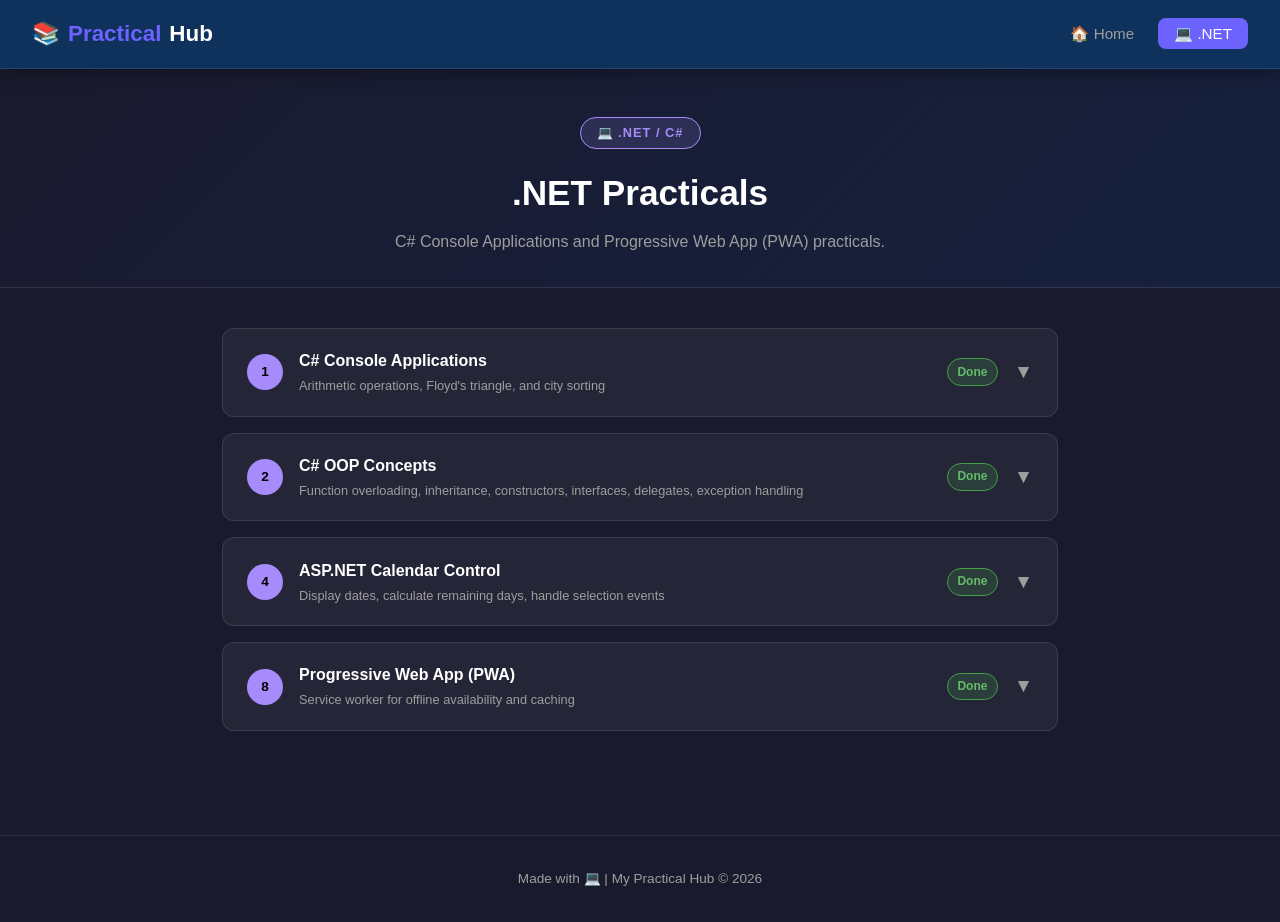
==== commit 850edac1: "Add Practical 4 - ASP.NET Calendar control" ====
--- a/dotnet.html
+++ b/dotnet.html
@@ -166,6 +166,64 @@
       </div>
     </div>
 
+    <!-- ==================== Practical 4 ==================== -->
+    <div class="practical-item">
+      <div class="practical-header">
+        <div class="practical-num">4</div>
+        <div class="practical-title">
+          ASP.NET Calendar Control
+          <small>Display dates, calculate remaining days, handle selection events</small>
+        </div>
+        <span class="status done">Done</span>
+        <span class="expand-icon">▼</span>
+      </div>
+      <div class="practical-body">
+
+        <h4>Aim</h4>
+        <p>Demonstrate the use of the <code>Calendar</code> control in ASP.NET Web Forms to display a calendar, handle date selection, show today's date, and calculate days remaining for upcoming events.</p>
+
+        <h4>Controls Used (Default.aspx)</h4>
+        <ul class="aim-list">
+          <li>Calendar1 — ASP.NET Calendar control</li>
+          <li>Label1 — shows selected date</li>
+          <li>Label2 — shows today's date</li>
+          <li>Label3 — Ganpati vacation message</li>
+          <li>Label4 — days remaining for Ganpati vacation</li>
+          <li>Label5 — days remaining for New Year</li>
+          <li>Button1 — Show Info</li>
+          <li>Button2 — Clear</li>
+        </ul>
+
+        <h4>Code (Default.aspx.cs)</h4>
+        <div class="code-block">
+          <div class="code-block-header">
+            <span>Default.aspx.cs</span>
+            <div class="header-actions">
+              <a class="raw-link" href="4.txt" target="_blank">🔗 Raw</a>
+              <button class="copy-btn" data-src="4.txt">Copy</button>
+            </div>
+          </div>
+          <pre class="fetch-code" data-src="4.txt">Loading...</pre>
+        </div>
+
+        <h4>Output</h4>
+        <div class="output-text">
+<code>// On date selection:
+Label1: "You have selected 10/26/2026 12:00:00 AM"
+
+// On Button1 click:
+Label2: "Todays date is 26/10/2026"
+Label3: "Ganpati vacation starts on 14/09/2026"
+Label4: "Days Remaining for ganpati vacation are -42.14:23:10"
+Label5: "Days left for new year 65.09:36:49"
+
+// On Button2 click:
+All labels cleared.</code>
+        </div>
+
+      </div>
+    </div>
+
     <!-- ==================== Practical 8 ==================== -->
     <div class="practical-item">
       <div class="practical-header">
